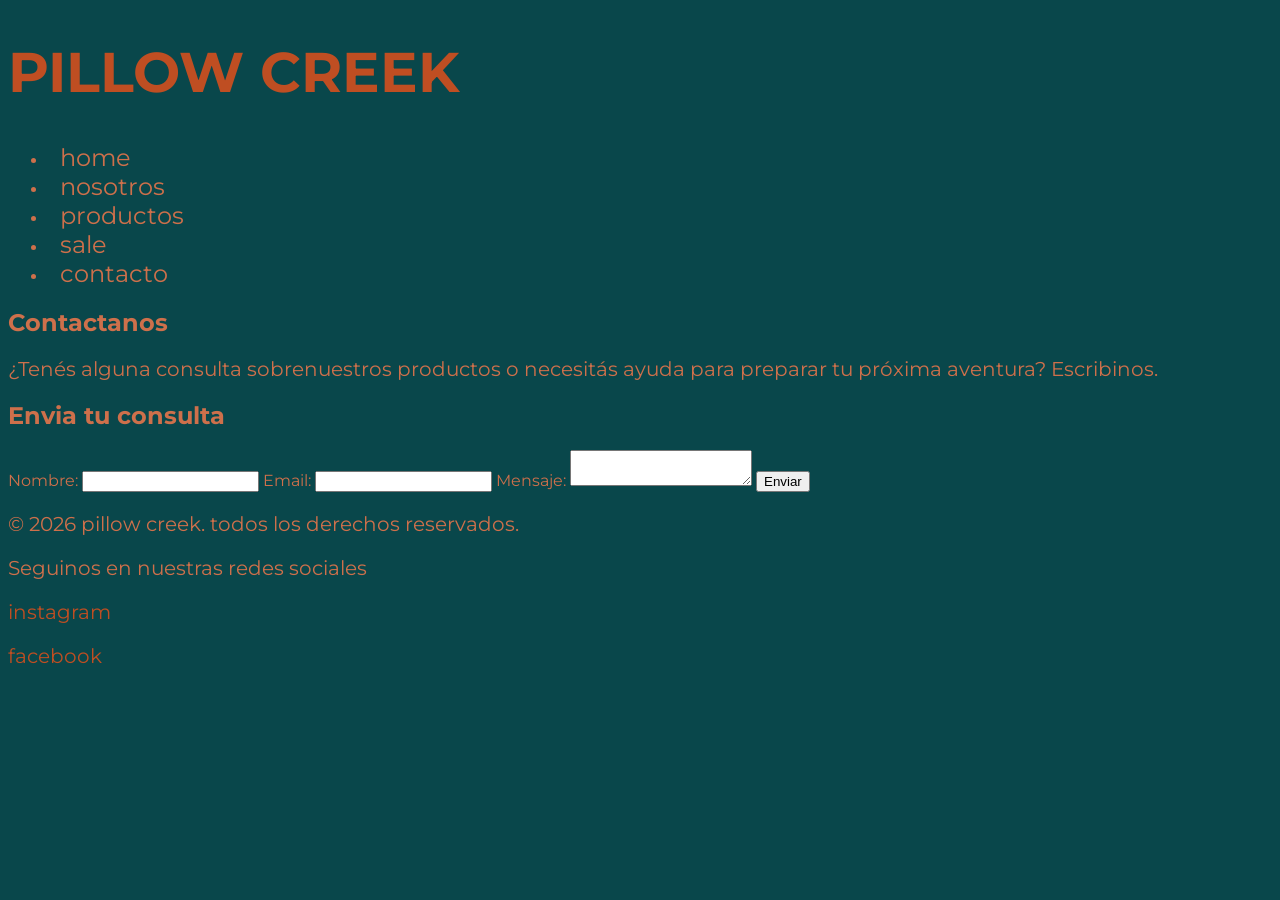
==== pages/contacto.html @ 8808e4ad "Actualiza sitio web de Pillow Creek" ====
<!DOCTYPE html>
<html lang="es">
    <head>
        <meta charset="UTF-8">
        <meta name="viewport" content="width=device-width, initial-scale=1.0">
        <title>Contacto - PILLOW CREEK</title>
        <link rel="icon" href="assets/logopillowcreek.png" type="image/png">
        <link rel="stylesheet" href="../style/style.css">
    </head>
    <body>
        <header>
            <h1><a href="../index.html" class="logo">PILLOW CREEK</a></h1>
            <nav>
                <ul>
                    <li><a class="nav-link" href="../index.html">home</a></li>
                    <li><a class="nav-link" href="nosotros.html">nosotros</a></li>
                    <li><a class="nav-link" href="productos.html">productos</a></li>
                    <li><a class="nav-link" href="sale.html">sale</a></li>
                    <li><a class="nav-link" href="contacto.html">contacto</a></li>
                </ul>
            </nav>
        </header>
        <main>
            <section class="contacto">
                <h2>Contactanos</h2>
                <p>¿Tenés alguna consulta sobrenuestros productos
                    o necesitás ayuda para preparar tu próxima aventura?
                    Escribinos.</p>
            </section>
            <section class="formulario">
                <h2>Envia tu consulta</h2>
                <form action="#" method="post" enctype="text/plain">
                    <label for="nombre">Nombre:</label>
                    <input type="text" id="nombre" name="nombre" required>
                    <label for="email">Email:</label>
                    <input type="email" id="email" name="email" required>
                    <label for="mensaje">Mensaje:</label>
                    <textarea id="mensaje" name="mensaje" required></textarea>
                    <button type="submit">Enviar</button>
                </form>
            </section>
        </main>
        <footer id="contacto">
                <p> &copy; 2026 pillow creek. todos los derechos reservados.</p>
                <p>Seguinos en nuestras redes sociales</p>
                <p><a href="https://www.instagram.com/pillowcreek/" target="_blank">instagram</a></p>
                <p><a href="https://www.facebook.com/pillowcreek/" target="_blank">facebook</a></p>        
        </footer>
    </body>
</html>
---- style/style.css ----
/* Montserrat font */
@import url('https://fonts.googleapis.com/css2?family=Montserrat:ital,wght@0,100..900;1,100..900&display=swap');
/* Root variables */
:root 
{
--color-fondo: #09474b;
--color-header: #2a7e86;
--color-section: #c9cacb;
--color-texto: #ce704b;
--color-enlace: #bf4e22;
}
/* font-family: "Montserrat", sans-serif; */
/* Body styles */
body 
  {
   font-family: "Montserrat", sans-serif;
    background-color: var(--color-fondo);
   color: var(--color-texto);
   list-style: none;
  }
/* Header styles */
.nav-link 
  {
   font-size: 1.50rem;
   color: var(--color-texto);
   text-decoration: none;
   list-style: none;
   padding: 8px 12px;
  }
a 
  {
   color: var(--color-enlace);
   height: 8rem;
   text-decoration: none;
   list-style: none;
  }
h1  
  {
   color: var(--color-enlace);
   font-size: 3.5rem;
   font-weight: 700;
  }
/* main */
/* footer */
p 
  {
   font-size: 1.25rem;
   font-weight: 400;
  }
section img 
  {
   width: 300px;
   height: 300px;
  }
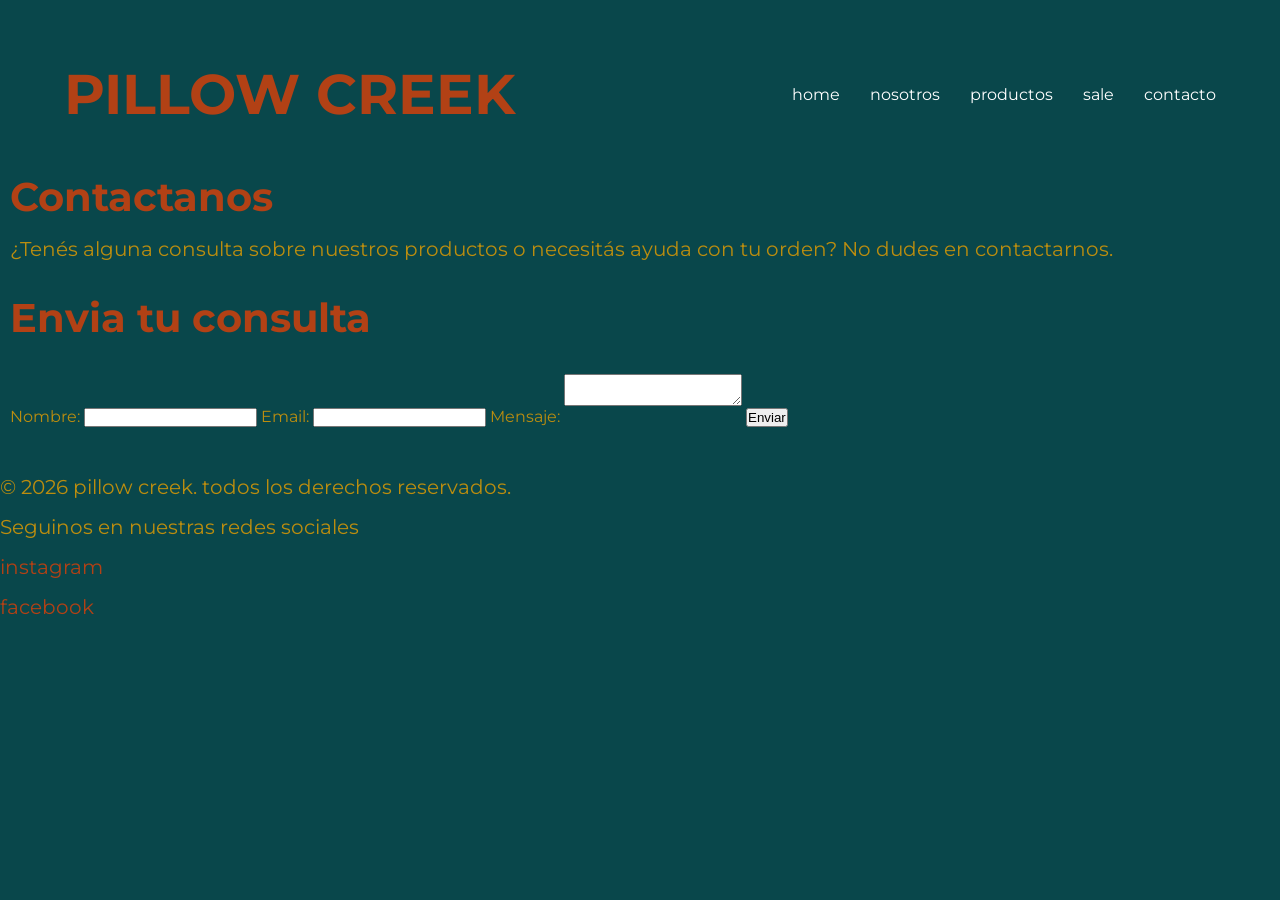
==== commit de0ecff6: "actualizar estilos de css" ====
--- a/pages/contacto.html
+++ b/pages/contacto.html
@@ -4,7 +4,7 @@
         <meta charset="UTF-8">
         <meta name="viewport" content="width=device-width, initial-scale=1.0">
         <title>Contacto - PILLOW CREEK</title>
-        <link rel="icon" href="assets/logopillowcreek.png" type="image/png">
+        <link rel="icon" href="../assets/logopillowcreek.png" type="image/png">
         <link rel="stylesheet" href="../style/style.css">
     </head>
     <body>
@@ -15,7 +15,7 @@
                     <li><a class="nav-link" href="../index.html">home</a></li>
                     <li><a class="nav-link" href="nosotros.html">nosotros</a></li>
                     <li><a class="nav-link" href="productos.html">productos</a></li>
-                    <li><a class="nav-link" href="sale.html">sale</a></li>
+                    <li><a class="nav-link" href="ofertas.html">sale</a></li>
                     <li><a class="nav-link" href="contacto.html">contacto</a></li>
                 </ul>
             </nav>
@@ -23,9 +23,9 @@
         <main>
             <section class="contacto">
                 <h2>Contactanos</h2>
-                <p>¿Tenés alguna consulta sobrenuestros productos
-                    o necesitás ayuda para preparar tu próxima aventura?
-                    Escribinos.</p>
+                <p>¿Tenés alguna consulta sobre nuestros productos
+                    o necesitás ayuda con tu orden?
+                    No dudes en contactarnos.</p>
             </section>
             <section class="formulario">
                 <h2>Envia tu consulta</h2>
--- a/style/style.css
+++ b/style/style.css
@@ -1,54 +1,152 @@
 /* Montserrat font */
-@import url('https://fonts.googleapis.com/css2?family=Montserrat:ital,wght@0,100..900;1,100..900&display=swap');
+    @import url('https://fonts.googleapis.com/css2?family=Montserrat:ital,wght@0,100..900;1,100..900&display=swap');
+/* RESET Y CONFIGURACIÓN GENERAL */
+* {
+    box-sizing: border-box;
+    margin: 1rem 0;
+    padding: 0;
+}
 /* Root variables */
-:root 
-{
---color-fondo: #09474b;
---color-header: #2a7e86;
---color-section: #c9cacb;
---color-texto: #ce704b;
---color-enlace: #bf4e22;
+:root{
+    --color-fondo: #09474b;
+    --color-header: #e3821b;
+    --color-section: #c9cacb;
+    --color-texto: #bb8d0f;
+    --color-enlace: #b24115;
 }
-/* font-family: "Montserrat", sans-serif; */
 /* Body styles */
-body 
-  {
+body{
    font-family: "Montserrat", sans-serif;
-    background-color: var(--color-fondo);
+   background-color: var(--color-fondo);
    color: var(--color-texto);
    list-style: none;
   }
-/* Header styles */
-.nav-link 
-  {
-   font-size: 1.50rem;
-   color: var(--color-texto);
+/* Header and nav styles */
+header{
+   display: flex;
+   justify-content: space-between;
+   align-items: center;
+   padding: 12px 5%;
+   background-color:#09474b;
+   box-sizing: border-box;
+   }
+.logo img{
+   width: 220px;
+   height: auto;
+   display: block;
+  }
+nav ul{
+   display: flex;
+   flex-direction: row;
+   justify-content: space-around;
+   align-items: center;
+   gap: 30px;
+   list-style: none;
+   padding: 0;
+   margin: 0;
+  }
+.nav-link{            
+   font-size: 1rem;  
+   color: #ffffff;
    text-decoration: none;
-   list-style: none;
-   padding: 8px 12px;
+   padding: 8px 0;
   }
-a 
-  {
+.nav-link:hover,
+.nav-link.activo{
+   border-bottom: 2px solid #c58b45;
+   padding-bottom: 8px;
+  }
+/* enlaces */
+a{
    color: var(--color-enlace);
    height: 8rem;
    text-decoration: none;
    list-style: none;
   }
-h1  
-  {
+/* section */
+section{
+   margin-bottom: 2rem;
+   padding: 0 10px;
+}
+
+/* titulos */
+h1{
    color: var(--color-enlace);
    font-size: 3.5rem;
    font-weight: 700;
   }
-/* main */
-/* footer */
-p 
-  {
+h2{
+   color: var(--color-enlace);
+   font-size: 2.5rem;
+   font-weight: 700;
+  }
+/* parrafos */
+p{
+   color: var(--color-texto);
    font-size: 1.25rem;
    font-weight: 400;
   }
-section img 
-  {
+/* imagenes */
+.hero{
+  min-height: 85vh;
+  background-image: 
+  linear-gradient(rgba(0,0,0,0.15),rgba(0,0,0,0.3)),
+  url("../assets/fondoinicio.png");
+  background-size: cover;
+  background-position: center;
+  display: flex;
+  justify-content: center;
+  align-items: center;
+  text-align: center;
+  color: white;
+  padding: 40px 20px;
+  box-sizing: border-box; 
+  }
+  .hero-content h1{
+    font-size: clamp(2.5rem,6vw,5rem);
+    margin-bottom: 0;
+    letter-spacing: 4px;
+  }
+  .hero-content h2{
+    font-size: 1.5rem;
+    letter-spacing: 6px;
+    margin-top: 5px;
+    margin-bottom: 35px;
+  }
+  .hero-content p{
+    font-size: 1.2rem;
+    line-height: 1.6;
+    margin-bottom: 35px;
+  }
+section img{
    width: 300px;
    height: 300px;
   }
+/* botones */
+.hero-buttom{
+  display: flex;
+  justify-content: center;
+  gap: 20px;
+  flex-wrap: wrap;
+}
+.buttom{
+  display: inline-block;
+  padding: 16px 30px;
+  border-radius: 4px;
+  text-decoration: none;
+  font-size: 0.95rem;
+  font-weight: 600;
+}
+.buttom-primary{
+  background-color: #c58b45;
+  color: white;
+}
+.buttom-secondary{
+  border: 2px solid white;
+  color: white;
+}
+.buttom:hover{
+  opacity: 0.85;
+}
+
+/* footer */
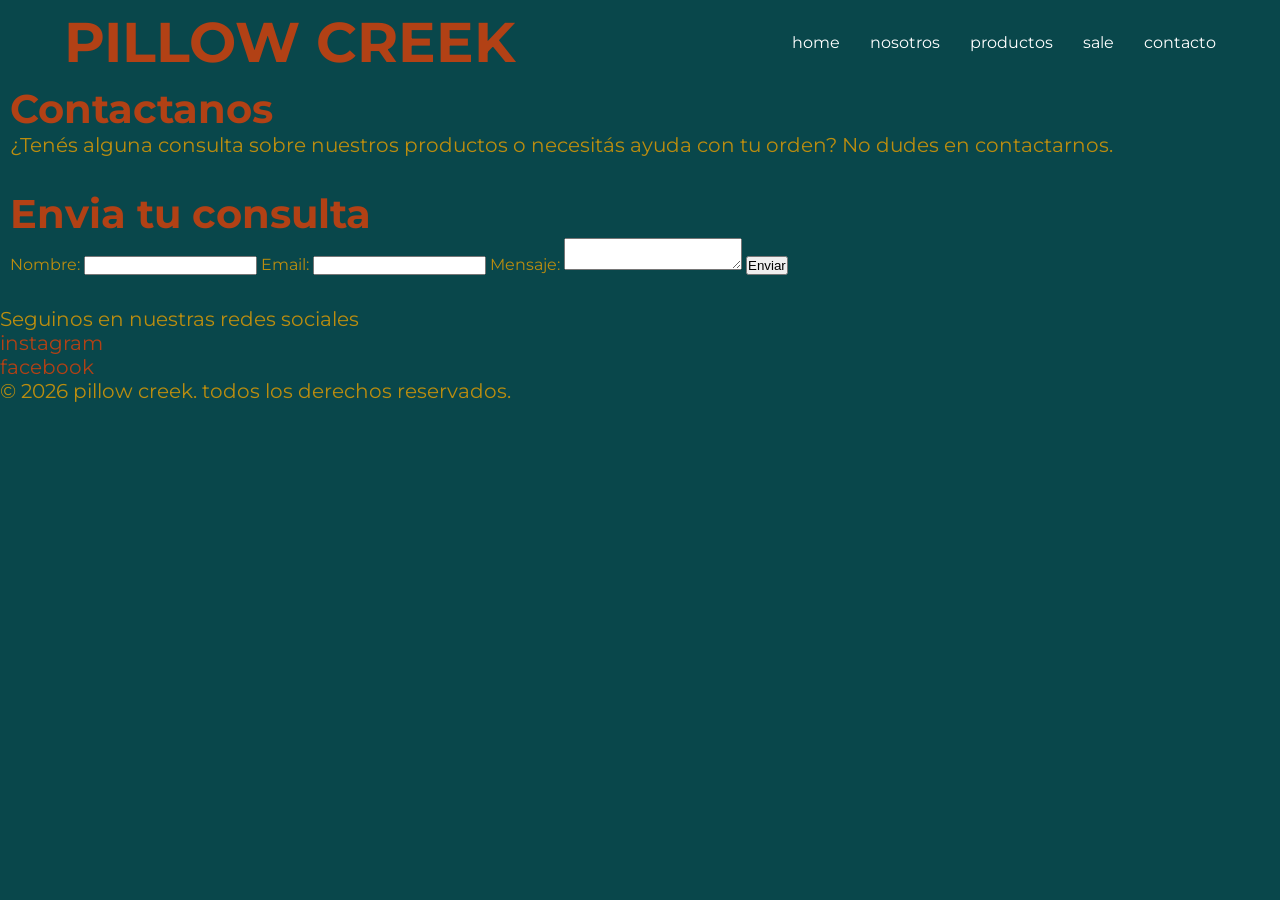
==== commit 25c5190d: "actualiza footer" ====
--- a/pages/contacto.html
+++ b/pages/contacto.html
@@ -41,10 +41,10 @@
             </section>
         </main>
         <footer id="contacto">
-                <p> &copy; 2026 pillow creek. todos los derechos reservados.</p>
                 <p>Seguinos en nuestras redes sociales</p>
                 <p><a href="https://www.instagram.com/pillowcreek/" target="_blank">instagram</a></p>
-                <p><a href="https://www.facebook.com/pillowcreek/" target="_blank">facebook</a></p>        
+                <p><a href="https://www.facebook.com/pillowcreek/" target="_blank">facebook</a></p>    
+                <p> &copy; 2026 pillow creek. todos los derechos reservados.</p>
         </footer>
     </body>
 </html>
--- a/style/style.css
+++ b/style/style.css
@@ -3,7 +3,7 @@
 /* RESET Y CONFIGURACIÓN GENERAL */
 * {
     box-sizing: border-box;
-    margin: 1rem 0;
+    margin: 0;
     padding: 0;
 }
 /* Root variables */
@@ -26,14 +26,15 @@
    display: flex;
    justify-content: space-between;
    align-items: center;
-   padding: 12px 5%;
+   padding: 8px 5%;
    background-color:#09474b;
    box-sizing: border-box;
    }
 .logo img{
    width: 220px;
    height: auto;
-   display: block;
+   display: flex;
+   margin: 1rem 10px;
   }
 nav ul{
    display: flex;
@@ -123,30 +124,37 @@
    height: 300px;
   }
 /* botones */
-.hero-buttom{
+.hero-buttons{
   display: flex;
   justify-content: center;
-  gap: 20px;
+  align-items: center;
+  gap: 25px;
   flex-wrap: wrap;
 }
-.buttom{
-  display: inline-block;
-  padding: 16px 30px;
-  border-radius: 4px;
+.btn{
+  display: inline-flex;
+  align-items: center;
+  padding: 6px 24px;
+  border: 2px solid transparent;
+  border-radius: 6px;
   text-decoration: none;
-  font-size: 0.95rem;
+  font-size: 1rem;
   font-weight: 600;
+  line-height: 1.2;
+  background-color: transparent;
+  transition: all 0.3s ease;
 }
-.buttom-primary{
-  background-color: #c58b45;
+.btn-primary{
+  background-color: transparent;
   color: white;
 }
-.buttom-secondary{
-  border: 2px solid white;
+.btn-secondary{
+  background-color: transparent;
   color: white;
 }
-.buttom:hover{
-  opacity: 0.85;
+.btn:hover{
+  background-color: #bb8d0f;
+  color: white;
+  border-color: #bb8d0f ;
 }
-
 /* footer */
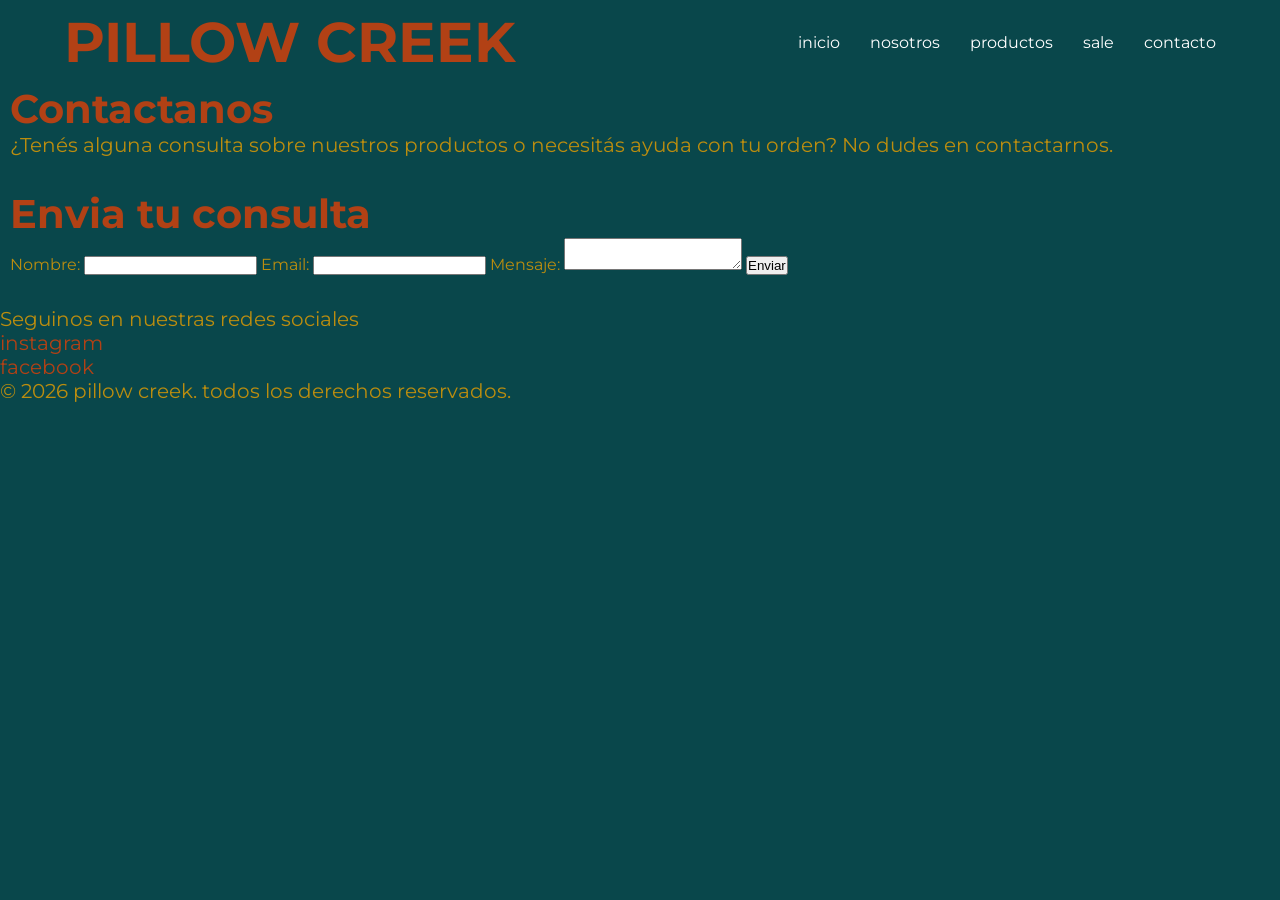
==== commit 2742d118: "actualiza el nav bar" ====
--- a/pages/contacto.html
+++ b/pages/contacto.html
@@ -12,7 +12,7 @@
             <h1><a href="../index.html" class="logo">PILLOW CREEK</a></h1>
             <nav>
                 <ul>
-                    <li><a class="nav-link" href="../index.html">home</a></li>
+                    <li><a class="nav-link" href="../index.html">inicio</a></li>
                     <li><a class="nav-link" href="nosotros.html">nosotros</a></li>
                     <li><a class="nav-link" href="productos.html">productos</a></li>
                     <li><a class="nav-link" href="ofertas.html">sale</a></li>
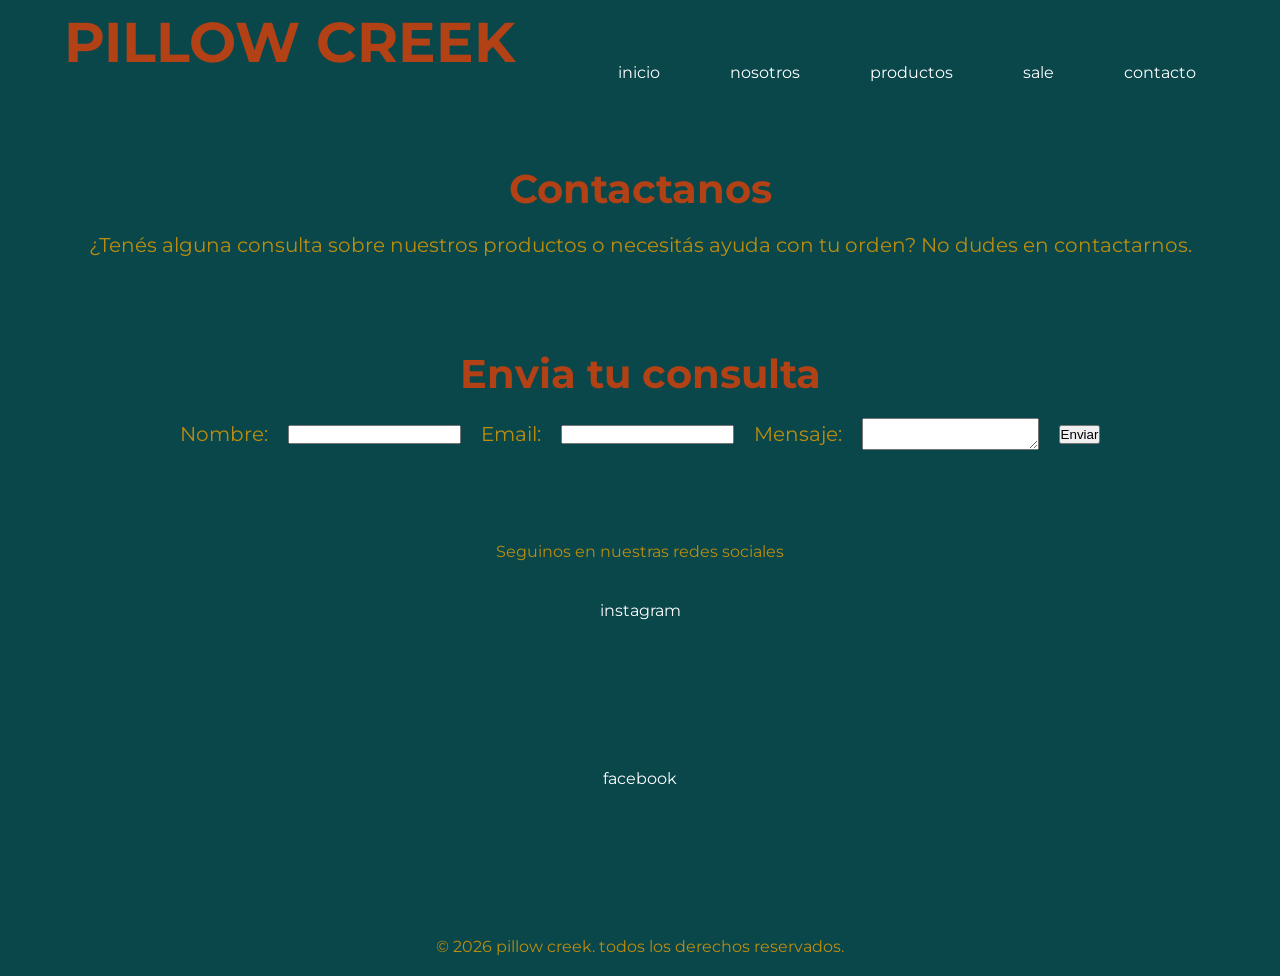
==== commit d6ec1bdf: "actualizacion diseño responsive y css grid" ====
--- a/pages/contacto.html
+++ b/pages/contacto.html
@@ -8,9 +8,9 @@
         <link rel="stylesheet" href="../style/style.css">
     </head>
     <body>
-        <header>
+        <header class="header">
             <h1><a href="../index.html" class="logo">PILLOW CREEK</a></h1>
-            <nav>
+            <nav class="navbar">
                 <ul>
                     <li><a class="nav-link" href="../index.html">inicio</a></li>
                     <li><a class="nav-link" href="nosotros.html">nosotros</a></li>
--- a/style/style.css
+++ b/style/style.css
@@ -13,6 +13,24 @@
     --color-section: #c9cacb;
     --color-texto: #bb8d0f;
     --color-enlace: #b24115;
+}
+.grid-container {
+    display: grid;
+    grid-template-columns: 1fr;
+    grid-template-areas:
+        "header"
+        "main"
+        "footer";
+    gap: 20px;
+}
+.header {
+    grid-area: header;
+}
+.main {
+    grid-area: main;
+}
+.footer {
+    grid-area: footer;
 }
 /* Body styles */
 body{
@@ -50,7 +68,7 @@
    font-size: 1rem;  
    color: #ffffff;
    text-decoration: none;
-   padding: 8px 0;
+   padding: 20px;
   }
 .nav-link:hover,
 .nav-link.activo{
@@ -67,26 +85,52 @@
 /* section */
 section{
    margin-bottom: 2rem;
-   padding: 0 10px;
+   padding: 20px;
 }
 
 /* titulos */
 h1{
+  display: flex;
    color: var(--color-enlace);
    font-size: 3.5rem;
    font-weight: 700;
   }
 h2{
+  display: flex;
+  justify-content: center;
    color: var(--color-enlace);
    font-size: 2.5rem;
    font-weight: 700;
   }
+h3{
+  display: flex;
+  justify-content: center;
+  }
 /* parrafos */
 p{
+   display: flex;
+   justify-content: center;
+   align-items: center;
+   text-align: center;
+   gap: 20px;
+   padding: 20px;
+   margin-bottom: 0px;
    color: var(--color-texto);
    font-size: 1.25rem;
    font-weight: 400;
   }
+form{
+  display: flex;
+  justify-content: center;
+  align-items: center;
+  text-align: center;
+  gap: 20px;
+  padding: 20px;
+  margin-bottom: 0px;
+  color: var(--color-texto);
+  font-size: 1.25rem;
+  font-weight: 400;
+}
 /* imagenes */
 .hero{
   min-height: 85vh;
@@ -113,25 +157,30 @@
     letter-spacing: 6px;
     margin-top: 5px;
     margin-bottom: 35px;
+    justify-content: center;
   }
   .hero-content p{
     font-size: 1.2rem;
     line-height: 1.6;
     margin-bottom: 35px;
   }
-section img{
-   width: 300px;
-   height: 300px;
+   section img{
+    display: block;
+    justify-content: space-around;
+    align-items: center;
+    border-radius: 8px;
+    width: 300px;
+    height: 300px;
   }
 /* botones */
-.hero-buttons{
+   .hero-buttons{
   display: flex;
   justify-content: center;
   align-items: center;
   gap: 25px;
   flex-wrap: wrap;
-}
-.btn{
+  }
+  .btn{
   display: inline-flex;
   align-items: center;
   padding: 6px 24px;
@@ -143,8 +192,8 @@
   line-height: 1.2;
   background-color: transparent;
   transition: all 0.3s ease;
-}
-.btn-primary{
+  }
+  .btn-primary{
   background-color: transparent;
   color: white;
 }
@@ -158,3 +207,27 @@
   border-color: #bb8d0f ;
 }
 /* footer */
+.footer {
+    display: flex;
+    flex-direction: column;
+    justify-content: center;
+    align-items: center;
+    text-align: center;
+    gap: 12px;
+    padding: 30px 20px;
+    background-color: var(--color-header);
+}
+footer p {
+    margin: 0;
+    font-size: 1rem;
+}
+footer a {
+    color: white;
+    text-decoration: none;
+    display: flex;
+    flex-direction: row;
+    justify-content: center;
+}
+footer a:hover {
+    text-decoration: underline;
+}
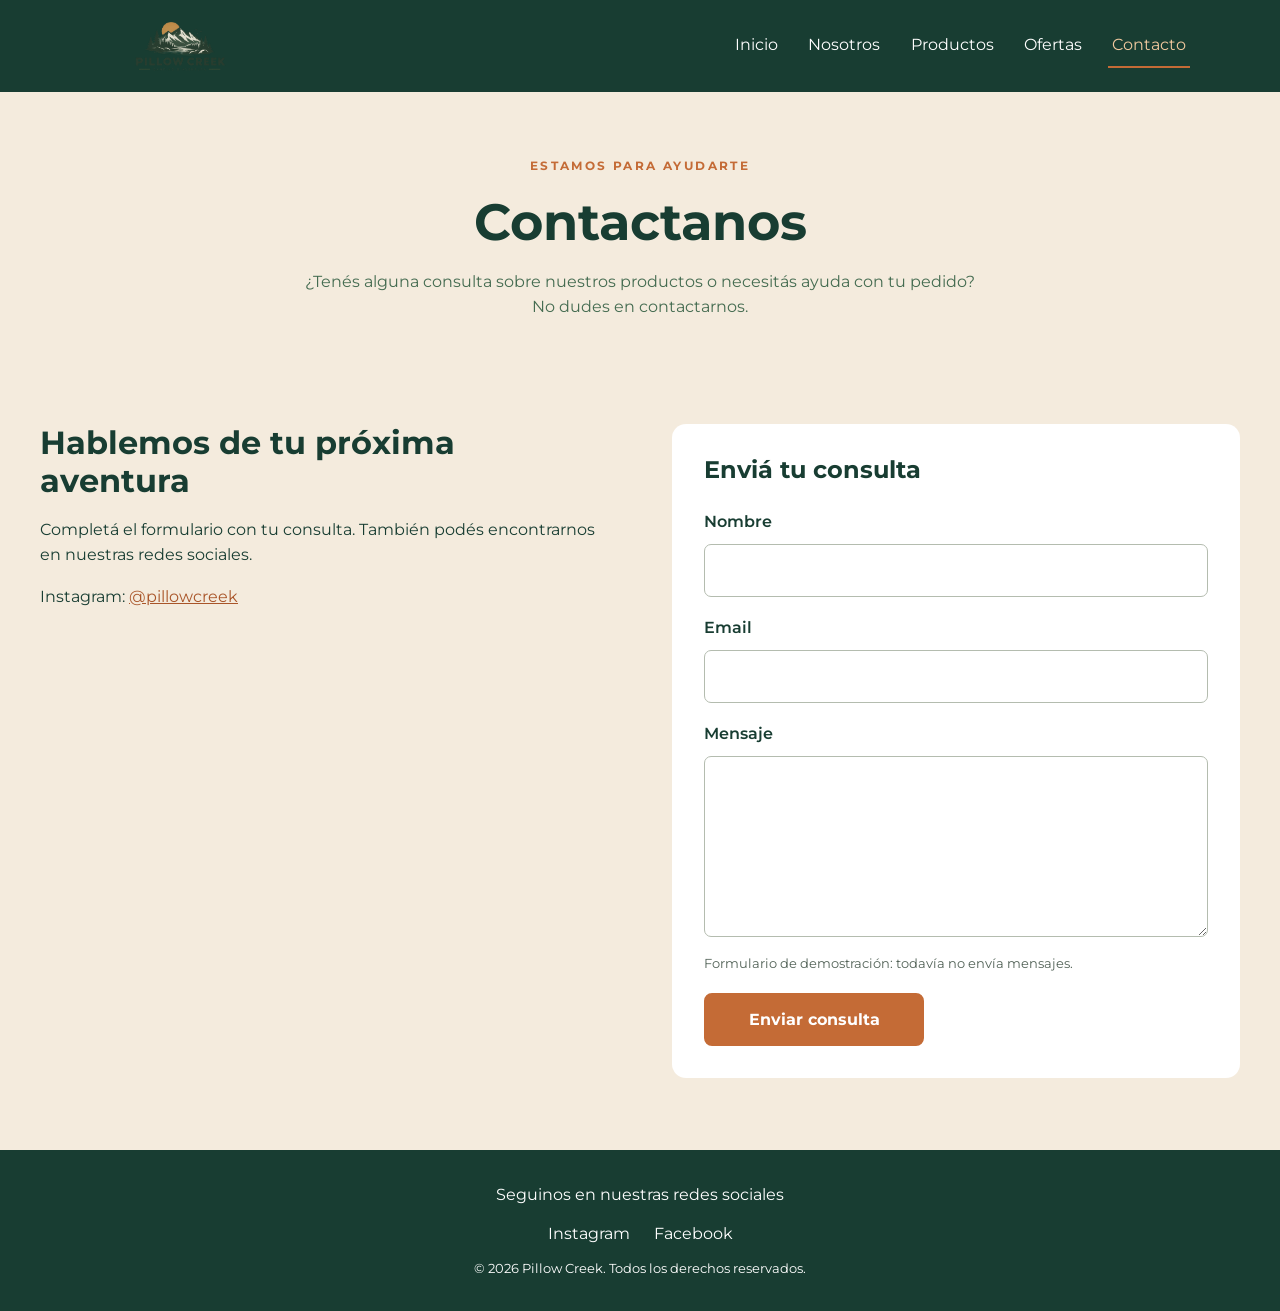
==== commit 8a8a4d08: "actualizo diseño responsive de pillow creek" ====
--- a/pages/contacto.html
+++ b/pages/contacto.html
@@ -3,48 +3,59 @@
     <head>
         <meta charset="UTF-8">
         <meta name="viewport" content="width=device-width, initial-scale=1.0">
+        <meta name="description" content="Pillow Creek: equipamiento de camping y aventura.">
         <title>Contacto - PILLOW CREEK</title>
         <link rel="icon" href="../assets/logopillowcreek.png" type="image/png">
         <link rel="stylesheet" href="../style/style.css">
     </head>
     <body>
-        <header class="header">
-            <h1><a href="../index.html" class="logo">PILLOW CREEK</a></h1>
-            <nav class="navbar">
-                <ul>
-                    <li><a class="nav-link" href="../index.html">inicio</a></li>
-                    <li><a class="nav-link" href="nosotros.html">nosotros</a></li>
-                    <li><a class="nav-link" href="productos.html">productos</a></li>
-                    <li><a class="nav-link" href="ofertas.html">sale</a></li>
-                    <li><a class="nav-link" href="contacto.html">contacto</a></li>
-                </ul>
-            </nav>
-        </header>
-        <main>
-            <section class="contacto">
-                <h2>Contactanos</h2>
-                <p>¿Tenés alguna consulta sobre nuestros productos
-                    o necesitás ayuda con tu orden?
-                    No dudes en contactarnos.</p>
-            </section>
-            <section class="formulario">
-                <h2>Envia tu consulta</h2>
-                <form action="#" method="post" enctype="text/plain">
-                    <label for="nombre">Nombre:</label>
-                    <input type="text" id="nombre" name="nombre" required>
-                    <label for="email">Email:</label>
-                    <input type="email" id="email" name="email" required>
-                    <label for="mensaje">Mensaje:</label>
-                    <textarea id="mensaje" name="mensaje" required></textarea>
-                    <button type="submit">Enviar</button>
-                </form>
-            </section>
-        </main>
-        <footer id="contacto">
+        <div class="grid-container">
+            <header class="site-header">
+                <a class="logo" href="../index.html" aria-label="Pillow Creek, ir al inicio">
+                    <img src="../assets/logopillowcreek.png" alt="Pillow Creek" width="160" height="80">
+                </a>
+                <nav class="nav" aria-label="Navegación principal">
+                    <ul>
+                        <li><a class="nav-link" href="../index.html">Inicio</a></li>
+                        <li><a class="nav-link" href="nosotros.html">Nosotros</a></li>
+                        <li><a class="nav-link" href="productos.html">Productos</a></li>
+                        <li><a class="nav-link" href="ofertas.html">Ofertas</a></li>
+                        <li><a class="nav-link activo" href="contacto.html" aria-current="page">Contacto</a></li>
+                    </ul>
+                </nav>
+            </header>
+            <main id="contenido">
+                <section class="page-intro">
+                    <p class="eyebrow">Estamos para ayudarte</p>
+                    <h1>Contactanos</h1>
+                    <p>¿Tenés alguna consulta sobre nuestros productos o necesitás ayuda con tu pedido? No dudes en contactarnos.</p>
+                </section>
+                <section class="section-wrap contacto-layout" aria-labelledby="formulario-titulo">
+                    <div class="contacto-info">
+                        <h2>Hablemos de tu próxima aventura</h2>
+                        <p>Completá el formulario con tu consulta. También podés encontrarnos en nuestras redes sociales.</p>
+                        <p>Instagram: <a href="https://www.instagram.com/pillowcreek/" target="_blank" rel="noopener noreferrer">@pillowcreek</a></p>
+                    </div>
+                    <div class="formulario">
+                        <h2 id="formulario-titulo">Enviá tu consulta</h2>
+                        <form action="#" method="get">
+                            <div class="campo"><label for="nombre">Nombre</label><input type="text" id="nombre" name="nombre" autocomplete="name" required></div>
+                            <div class="campo"><label for="email">Email</label><input type="email" id="email" name="email" autocomplete="email" required></div>
+                            <div class="campo"><label for="mensaje">Mensaje</label><textarea id="mensaje" name="mensaje" rows="6" required></textarea></div>
+                            <p class="aviso-form">Formulario de demostración: todavía no envía mensajes.</p>
+                            <button class="btn btn-primary" type="submit">Enviar consulta</button>
+                        </form>
+                    </div>
+                </section>
+            </main>
+            <footer class="site-footer">
                 <p>Seguinos en nuestras redes sociales</p>
-                <p><a href="https://www.instagram.com/pillowcreek/" target="_blank">instagram</a></p>
-                <p><a href="https://www.facebook.com/pillowcreek/" target="_blank">facebook</a></p>    
-                <p> &copy; 2026 pillow creek. todos los derechos reservados.</p>
-        </footer>
+                <div class="footer-redes">
+                    <a href="https://www.instagram.com/pillowcreek/" target="_blank" rel="noopener noreferrer">Instagram</a>
+                    <a href="https://www.facebook.com/pillowcreek/" target="_blank" rel="noopener noreferrer">Facebook</a>
+                </div>
+                <p class="copyright">&copy; 2026 Pillow Creek. Todos los derechos reservados.</p>
+            </footer>
+        </div>
     </body>
-</html>+</html>
--- a/style/style.css
+++ b/style/style.css
@@ -1,233 +1,158 @@
-/* Montserrat font */
-    @import url('https://fonts.googleapis.com/css2?family=Montserrat:ital,wght@0,100..900;1,100..900&display=swap');
-/* RESET Y CONFIGURACIÓN GENERAL */
-* {
-    box-sizing: border-box;
-    margin: 0;
-    padding: 0;
+/* PILLOW CREEK*/
+@import url('https://fonts.googleapis.com/css2?family=Montserrat:wght@400;500;600;700;800&display=swap');
+
+:root {
+    --color-fondo: #F4EBDD;
+    --color-header: #183D32;
+    --color-secundario: #446B50;
+    --color-texto: #183D32;
+    --color-acento: #C46B36;
+    --color-arena: #D6B98C;
+    --color-blanco: #FFFFFF;
 }
-/* Root variables */
-:root{
-    --color-fondo: #09474b;
-    --color-header: #e3821b;
-    --color-section: #c9cacb;
-    --color-texto: #bb8d0f;
-    --color-enlace: #b24115;
-}
+
+/* 1. RESET */
+*, *::before, *::after { box-sizing: border-box; }
+* { margin: 0; padding: 0; }
+html { scroll-behavior: smooth; }
+body { font-family: 'Montserrat', sans-serif; background: var(--color-fondo); color: var(--color-texto); line-height: 1.6; }
+img { display: block; max-width: 100%; }
+a { color: inherit; text-decoration: none; }
+button, input, textarea { font: inherit; }
+:focus-visible { outline: 3px solid var(--color-acento); outline-offset: 3px; }
+
+/* 2. GRID PRINCIPAL */
 .grid-container {
     display: grid;
-    grid-template-columns: 1fr;
-    grid-template-areas:
-        "header"
-        "main"
-        "footer";
-    gap: 20px;
+    grid-template-columns: minmax(0, 1fr);
+    grid-template-areas: 'header' 'main' 'footer';
+    min-height: 100vh;
+    gap: 0;
 }
-.header {
-    grid-area: header;
-}
-.main {
-    grid-area: main;
-}
-.footer {
-    grid-area: footer;
-}
-/* Body styles */
-body{
-   font-family: "Montserrat", sans-serif;
-   background-color: var(--color-fondo);
-   color: var(--color-texto);
-   list-style: none;
-  }
-/* Header and nav styles */
-header{
-   display: flex;
-   justify-content: space-between;
-   align-items: center;
-   padding: 8px 5%;
-   background-color:#09474b;
-   box-sizing: border-box;
-   }
-.logo img{
-   width: 220px;
-   height: auto;
-   display: flex;
-   margin: 1rem 10px;
-  }
-nav ul{
-   display: flex;
-   flex-direction: row;
-   justify-content: space-around;
-   align-items: center;
-   gap: 30px;
-   list-style: none;
-   padding: 0;
-   margin: 0;
-  }
-.nav-link{            
-   font-size: 1rem;  
-   color: #ffffff;
-   text-decoration: none;
-   padding: 20px;
-  }
-.nav-link:hover,
-.nav-link.activo{
-   border-bottom: 2px solid #c58b45;
-   padding-bottom: 8px;
-  }
-/* enlaces */
-a{
-   color: var(--color-enlace);
-   height: 8rem;
-   text-decoration: none;
-   list-style: none;
-  }
-/* section */
-section{
-   margin-bottom: 2rem;
-   padding: 20px;
+.site-header { grid-area: header; }
+main { grid-area: main; min-width: 0; }
+.site-footer { grid-area: footer; }
+
+/* 3. HEADER Y NAV */
+.site-header { display: flex; flex-direction: column; align-items: center; gap: 1rem; background: var(--color-header); padding: 1rem 5%; }
+.logo img { width: 145px; height: auto; object-fit: contain; }
+.nav { width: 100%; }
+.nav ul { display: flex; flex-wrap: wrap; justify-content: center; gap: .35rem .85rem; list-style: none; }
+.nav-link { display: inline-block; color: var(--color-blanco); font-size: .85rem; padding: .5rem .25rem; border-bottom: 2px solid transparent; }
+.nav-link:hover, .nav-link.activo { color: #F1C99F; border-color: var(--color-acento); }
+
+/* 4. TIPOGRAFÍA Y CONTENEDORES */
+h1, h2, h3 { line-height: 1.2; }
+.section-wrap { width: min(100% - 2rem, 1200px); margin-inline: auto; padding-block: 3.5rem; }
+.section-title { font-size: clamp(1.5rem, 4vw, 2.3rem); text-align: center; margin-bottom: 2rem; }
+.eyebrow { text-transform: uppercase; letter-spacing: .2em; font-size: .75rem; font-weight: 700; color: var(--color-acento); }
+.page-intro { display: flex; flex-direction: column; align-items: center; gap: 1rem; text-align: center; padding: 4rem 1rem 2rem; }
+.page-intro h1 { font-size: clamp(1.9rem, 5vw, 3.2rem); max-width: 800px; }
+.page-intro > p:last-child { max-width: 680px; color: var(--color-secundario); }
+
+/* 5. INICIO */
+.hero { display: flex; justify-content: center; align-items: center; min-height: 55vh; padding: 4.5rem 1rem; background: var(--color-fondo); text-align: center; }
+.hero-content { display: flex; flex-direction: column; align-items: center; gap: 1.1rem; max-width: 760px; }
+.hero h1 { font-size: clamp(2.2rem, 7vw, 4.8rem); font-weight: 800; letter-spacing: .04em; }
+.hero h2 { font-size: clamp(1.05rem, 3vw, 1.7rem); font-weight: 500; letter-spacing: .12em; }
+.hero-content > p:not(.eyebrow) { max-width: 570px; }
+.decoracion { width: 80px; height: 4px; border-radius: 4px; background: var(--color-acento); }
+.hero-buttons { display: flex; flex-direction: column; align-items: center; gap: .9rem; width: 100%; margin-top: .5rem; }
+.btn { display: inline-flex; align-items: center; justify-content: center; min-height: 46px; width: min(100%, 220px); padding: .75rem 1.25rem; border: 2px solid var(--color-acento); border-radius: 8px; cursor: pointer; font-weight: 700; text-align: center; transition: background .2s, transform .2s; }
+.btn:hover { transform: translateY(-2px); }
+.btn-primary { background: var(--color-acento); color: var(--color-blanco); }
+.btn-primary:hover { background: #A95529; }
+.btn-secondary { border-color: var(--color-header); color: var(--color-header); }
+.btn-secondary:hover { background: var(--color-header); color: white; }
+
+/* 6. INICIO: GRID DE CATEGORÍAS CON ÁREAS */
+.categorias-grid { display: grid; grid-template-columns: minmax(0, 1fr); grid-template-areas: 'carpas' 'mochilas' 'accesorios'; gap: 1.25rem; }
+.carpas { grid-area: carpas; }
+.mochilas { grid-area: mochilas; }
+.accesorios { grid-area: accesorios; }
+.categoria { display: flex; flex-direction: column; overflow: hidden; background: var(--color-header); color: white; border-radius: 12px; transition: transform .2s; }
+.categoria:hover, .producto:hover { transform: translateY(-4px); }
+.categoria img { width: 100%; height: 235px; padding: 1rem; object-fit: contain; background: white; }
+.categoria h3 { padding: 1.1rem; text-align: center; font-size: 1.1rem; }
+.beneficios { display: grid; grid-template-columns: minmax(0, 1fr); gap: 1.25rem; }
+.beneficios > div { background: #E4E9DB; padding: 1.75rem; border-radius: 12px; }
+.beneficios h2 { font-size: 1.15rem; margin-bottom: .5rem; }
+
+/* 7. PRODUCTOS */
+.productos-grid { display: grid; grid-template-columns: minmax(0, 1fr); grid-template-areas: 'carpa' 'bolsa' 'mochila'; gap: 1.5rem; }
+.productos-grid > :nth-child(1) { grid-area: carpa; }
+.productos-grid > :nth-child(2) { grid-area: bolsa; }
+.productos-grid > :nth-child(3) { grid-area: mochila; }
+.producto { position: relative; display: flex; flex-direction: column; overflow: hidden; background: white; border-radius: 12px; box-shadow: 0 8px 24px #183d3214; transition: transform .2s; scroll-margin-top: 1rem; }
+.producto img { width: 100%; height: 240px; object-fit: contain; padding: 1rem; background: white; }
+.producto-info { display: flex; flex-direction: column; gap: .8rem; padding: 1.5rem; flex: 1; }
+.producto-info h3 { font-size: 1.2rem; }
+.producto-info p { color: var(--color-secundario); font-size: .95rem; }
+
+/* 8. OFERTAS */
+.intro-ofertas { background: #E9DDC8; }
+.ofertas-grid { display: grid; grid-template-columns: minmax(0, 1fr); gap: 1.5rem; }
+.etiqueta-oferta { position: absolute; top: 1rem; left: 1rem; padding: .3rem .75rem; background: var(--color-acento); color: white; border-radius: 50px; font-size: .75rem; font-weight: 700; }
+
+/* 9. NOSOTROS */
+.nosotros-section { display: grid; grid-template-columns: minmax(0, 1fr); grid-template-areas: 'texto' 'imagen'; gap: 2rem; align-items: center; }
+.nosotros-texto { grid-area: texto; display: flex; flex-direction: column; align-items: flex-start; gap: 1.2rem; }
+.nosotros-texto h1 { font-size: clamp(2rem, 5vw, 3rem); }
+.nosotros-texto p:not(.eyebrow) { color: var(--color-secundario); }
+.nosotros-texto .nosotros-lema { font-weight: 700; }
+.nosotros-imagen { grid-area: imagen; }
+.nosotros-imagen img { width: 100%; max-height: 480px; object-fit: cover; border-radius: 16px; }
+
+/* 10. CONTACTO */
+.contacto-layout { display: grid; grid-template-columns: minmax(0, 1fr); grid-template-areas: 'info' 'formulario'; gap: 2rem; align-items: start; }
+.contacto-info { grid-area: info; display: flex; flex-direction: column; gap: 1rem; }
+.contacto-info h2 { font-size: clamp(1.5rem, 3vw, 2rem); }
+.contacto-info a { color: #A95529; text-decoration: underline; }
+.formulario { grid-area: formulario; background: white; padding: clamp(1.2rem, 4vw, 2rem); border-radius: 14px; }
+.formulario h2 { margin-bottom: 1.5rem; }
+.formulario form, .campo { display: flex; flex-direction: column; gap: .6rem; }
+.formulario form { gap: 1.1rem; }
+.campo label { font-weight: 600; }
+.campo input, .campo textarea { width: 100%; min-width: 0; padding: .8rem; border: 1px solid #B4BCAF; border-radius: 7px; background: white; color: var(--color-texto); }
+.campo textarea { resize: vertical; }
+.aviso-form { font-size: .8rem; color: #526257; }
+
+/* 11. FOOTER */
+.site-footer { display: flex; flex-direction: column; align-items: center; justify-content: center; gap: .8rem; padding: 2rem 1rem; background: var(--color-header); color: white; text-align: center; }
+.footer-redes { display: flex; justify-content: center; flex-wrap: wrap; gap: 1.5rem; }
+.footer-redes a:hover { color: #F1C99F; text-decoration: underline; }
+.copyright { font-size: .8rem; }
+
+/* 12. TABLET */
+@media (min-width: 768px) {
+    .site-header { flex-direction: row; justify-content: space-between; }
+    .nav { width: auto; }
+    .nav ul { gap: .75rem; }
+    .hero-buttons { flex-direction: row; justify-content: center; width: auto; }
+    .categorias-grid { grid-template-columns: repeat(2, minmax(0, 1fr)); grid-template-areas: 'carpas mochilas' 'accesorios accesorios'; }
+    .beneficios { grid-template-columns: repeat(2, minmax(0, 1fr)); }
+    .productos-grid { grid-template-columns: repeat(2, minmax(0, 1fr)); grid-template-areas: 'carpa bolsa' 'mochila mochila'; }
+    .ofertas-grid { grid-template-columns: repeat(2, minmax(0, 1fr)); }
+    .nosotros-section { grid-template-columns: minmax(0, 1fr) minmax(0, 1fr); grid-template-areas: 'texto imagen'; }
+    .contacto-layout { grid-template-columns: minmax(0, 1fr) minmax(0, 1fr); grid-template-areas: 'info formulario'; }
 }
 
-/* titulos */
-h1{
-  display: flex;
-   color: var(--color-enlace);
-   font-size: 3.5rem;
-   font-weight: 700;
-  }
-h2{
-  display: flex;
-  justify-content: center;
-   color: var(--color-enlace);
-   font-size: 2.5rem;
-   font-weight: 700;
-  }
-h3{
-  display: flex;
-  justify-content: center;
-  }
-/* parrafos */
-p{
-   display: flex;
-   justify-content: center;
-   align-items: center;
-   text-align: center;
-   gap: 20px;
-   padding: 20px;
-   margin-bottom: 0px;
-   color: var(--color-texto);
-   font-size: 1.25rem;
-   font-weight: 400;
-  }
-form{
-  display: flex;
-  justify-content: center;
-  align-items: center;
-  text-align: center;
-  gap: 20px;
-  padding: 20px;
-  margin-bottom: 0px;
-  color: var(--color-texto);
-  font-size: 1.25rem;
-  font-weight: 400;
+/* 13. DESKTOP */
+@media (min-width: 1024px) {
+    .site-header { padding: 1rem 7%; }
+    .logo img { width: 180px; }
+    .nav ul { gap: 1.4rem; }
+    .nav-link { font-size: 1rem; }
+    .hero { min-height: 62vh; }
+    .section-wrap { padding-block: 4.5rem; }
+    .categorias-grid { grid-template-columns: repeat(3, minmax(0, 1fr)); grid-template-areas: 'carpas mochilas accesorios'; gap: 1.8rem; }
+    .productos-grid { grid-template-columns: repeat(3, minmax(0, 1fr)); grid-template-areas: 'carpa bolsa mochila'; gap: 1.8rem; }
+    .producto img { height: 280px; }
+    .nosotros-section { gap: 4rem; }
+    .contacto-layout { gap: 4rem; }
 }
-/* imagenes */
-.hero{
-  min-height: 85vh;
-  background-image: 
-  linear-gradient(rgba(0,0,0,0.15),rgba(0,0,0,0.3)),
-  url("../assets/fondoinicio.png");
-  background-size: cover;
-  background-position: center;
-  display: flex;
-  justify-content: center;
-  align-items: center;
-  text-align: center;
-  color: white;
-  padding: 40px 20px;
-  box-sizing: border-box; 
-  }
-  .hero-content h1{
-    font-size: clamp(2.5rem,6vw,5rem);
-    margin-bottom: 0;
-    letter-spacing: 4px;
-  }
-  .hero-content h2{
-    font-size: 1.5rem;
-    letter-spacing: 6px;
-    margin-top: 5px;
-    margin-bottom: 35px;
-    justify-content: center;
-  }
-  .hero-content p{
-    font-size: 1.2rem;
-    line-height: 1.6;
-    margin-bottom: 35px;
-  }
-   section img{
-    display: block;
-    justify-content: space-around;
-    align-items: center;
-    border-radius: 8px;
-    width: 300px;
-    height: 300px;
-  }
-/* botones */
-   .hero-buttons{
-  display: flex;
-  justify-content: center;
-  align-items: center;
-  gap: 25px;
-  flex-wrap: wrap;
-  }
-  .btn{
-  display: inline-flex;
-  align-items: center;
-  padding: 6px 24px;
-  border: 2px solid transparent;
-  border-radius: 6px;
-  text-decoration: none;
-  font-size: 1rem;
-  font-weight: 600;
-  line-height: 1.2;
-  background-color: transparent;
-  transition: all 0.3s ease;
-  }
-  .btn-primary{
-  background-color: transparent;
-  color: white;
+
+/* 14. ACCESIBILIDAD */
+@media (prefers-reduced-motion: reduce) {
+    *, *::before, *::after { scroll-behavior: auto !important; transition-duration: .01ms !important; }
 }
-.btn-secondary{
-  background-color: transparent;
-  color: white;
-}
-.btn:hover{
-  background-color: #bb8d0f;
-  color: white;
-  border-color: #bb8d0f ;
-}
-/* footer */
-.footer {
-    display: flex;
-    flex-direction: column;
-    justify-content: center;
-    align-items: center;
-    text-align: center;
-    gap: 12px;
-    padding: 30px 20px;
-    background-color: var(--color-header);
-}
-footer p {
-    margin: 0;
-    font-size: 1rem;
-}
-footer a {
-    color: white;
-    text-decoration: none;
-    display: flex;
-    flex-direction: row;
-    justify-content: center;
-}
-footer a:hover {
-    text-decoration: underline;
-}
